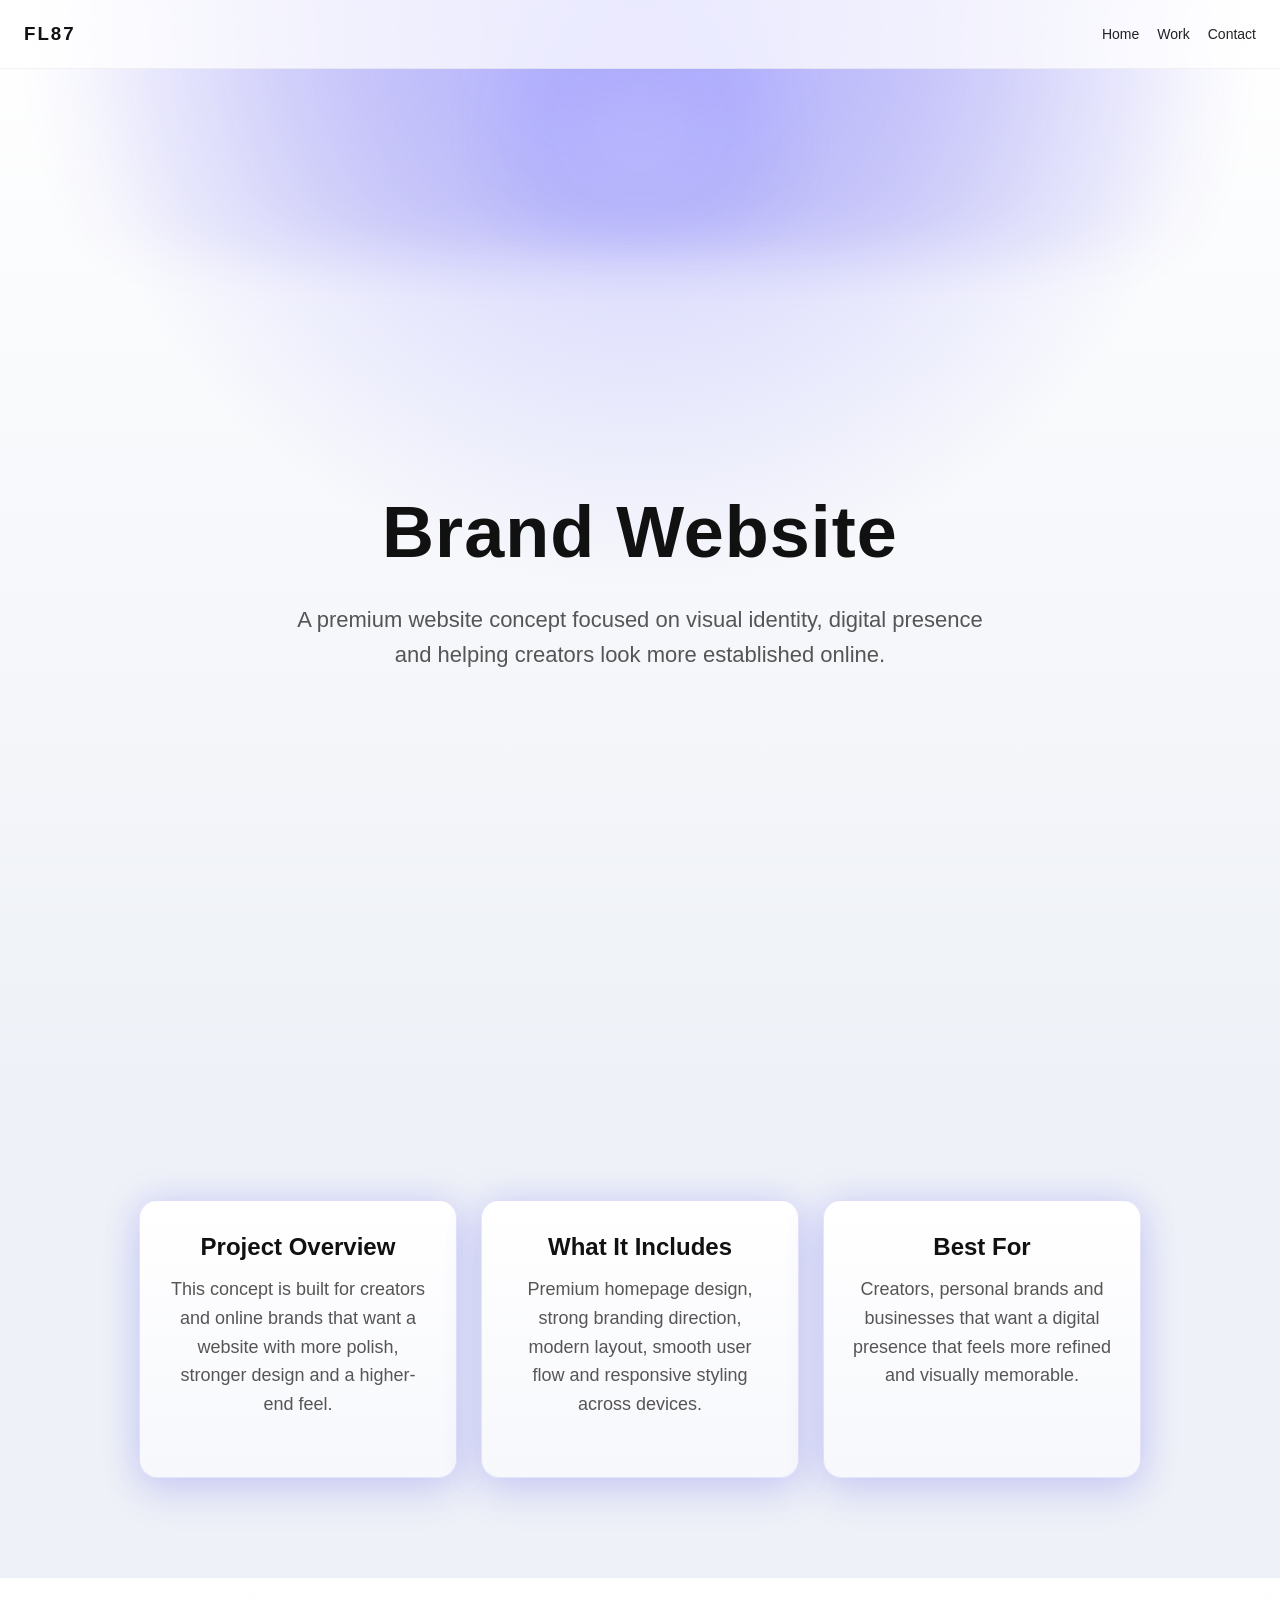
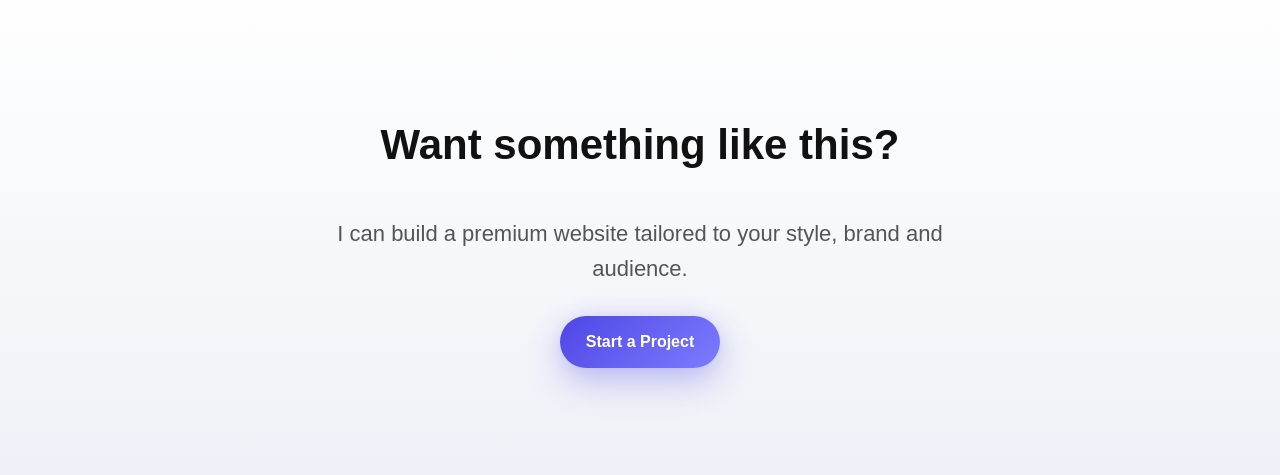
==== brand.html @ 6ad15771 "Initial commit" ====
<!DOCTYPE html>
<html>
<head>
  <meta charset="UTF-8">
  <meta name="viewport" content="width=device-width, initial-scale=1.0">
  <title>Brand Website - FL87 Creative</title>
  <link rel="stylesheet" href="style.css">
</head>

<body>

  <header class="nav">
    <h3>FL87</h3>
    <nav>
      <a href="index.html">Home</a>
      <a href="work.html">Work</a>
      <a href="index.html#contact">Contact</a>
    </nav>
  </header>

  <section class="hero">
    <h1>Brand Website</h1>
    <p>A premium website concept focused on visual identity, digital presence and helping creators look more established online.</p>
  </section>

  <section class="work">
    <div class="work-grid">

      <article class="work-item">
        <h3>Project Overview</h3>
        <p>This concept is built for creators and online brands that want a website with more polish, stronger design and a higher-end feel.</p>
      </article>

      <article class="work-item">
        <h3>What It Includes</h3>
        <p>Premium homepage design, strong branding direction, modern layout, smooth user flow and responsive styling across devices.</p>
      </article>

      <article class="work-item">
        <h3>Best For</h3>
        <p>Creators, personal brands and businesses that want a digital presence that feels more refined and visually memorable.</p>
      </article>

    </div>
  </section>

  <section class="contact">
    <h2>Want something like this?</h2>
    <p>I can build a premium website tailored to your style, brand and audience.</p>
    <a href="index.html#contact">Start a Project</a>
  </section>

</body>
</html>
---- style.css ----
html {
  scroll-behavior: smooth;
}

body {
  margin: 0;
  background: #0b0b0f;
  color: white;
  font-family: Arial, sans-serif;
  line-height: 1.5;
}

h1 {
  font-size: 72px;
  margin: 0 0 16px;
  letter-spacing: 1px;
}

p {
  font-size: 22px;
  color: #b8b8c7;
  max-width: 700px;
  margin: 0 auto 30px;
  line-height: 1.6;
}

.nav {
  display: flex;
  justify-content: space-between;
  align-items: center;
  padding: 20px 24px;
  position: fixed;
  top: 0;
  left: 0;
  right: 0;
  background: rgba(11, 11, 15, 0.65);
  backdrop-filter: blur(14px);
  border-bottom: 1px solid rgba(255, 255, 255, 0.06);
  z-index: 1000;
}

.nav h3 {
  margin: 0;
  font-weight: 800;
  letter-spacing: 2px;
}

.nav nav {
  display: flex;
  gap: 18px;
}

.nav a {
  text-decoration: none;
  color: white;
  font-size: 14px;
}

.nav a:hover {
  color: #c4c0ff;
}

.hero {
  min-height: 100vh;
  display: flex;
  flex-direction: column;
  justify-content: center;
  align-items: center;
  padding: 140px 20px 60px;
  text-align: center;
  background:
    radial-gradient(circle at top, rgba(99, 89, 255, 0.5), transparent 42%),
    linear-gradient(180deg, #161622 0%, #0b0b0f 100%);
  position: relative;
  overflow: hidden;
}

.hero::before {
  content: "";
  position: absolute;
  inset: -24% -14% auto -14%;
  height: 520px;
  background: radial-gradient(circle, rgba(124, 122, 255, 0.46) 0%, rgba(79, 70, 229, 0.28) 34%, rgba(79, 70, 229, 0) 72%);
  filter: blur(38px);
  opacity: 1;
  pointer-events: none;
  animation: heroGlowPulse 6.5s ease-in-out infinite alternate;
}

.hero::after {
  content: "";
  position: absolute;
  top: 18px;
  left: 50%;
  transform: translateX(-50%);
  width: 420px;
  height: 220px;
  background: radial-gradient(circle, rgba(180, 175, 255, 0.24) 0%, rgba(124, 122, 255, 0.14) 40%, rgba(124, 122, 255, 0) 75%);
  filter: blur(26px);
  opacity: 0.9;
  pointer-events: none;
  animation: heroGlowDrift 8s ease-in-out infinite alternate;
}

.hero > * {
  position: relative;
  z-index: 2;
}

.work,
.contact {
  padding: 100px 20px;
  text-align: center;
}

.work h2,
.contact h2 {
  font-size: 42px;
  margin-bottom: 40px;
  text-align: center;
}

.section-kicker {
  font-size: 14px;
  letter-spacing: 0.18em;
  text-transform: uppercase;
  color: #9f98ff;
  margin: 0 auto 10px;
  text-align: center;
  max-width: none;
}

.trust-section {
  text-align: center;
}

.trust-section .work-grid {
  gap: 24px;
  justify-content: center;
}

.work-grid {
  display: flex;
  flex-wrap: wrap;
  justify-content: center;
  gap: 24px;
}

.work-item {
  background: linear-gradient(180deg, #1a1b24, #111218);
  padding: 28px;
  border-radius: 18px;
  width: 260px;
  border: 1px solid rgba(255, 255, 255, 0.06);
  box-shadow: 0 18px 40px rgba(0, 0, 0, 0.3), 0 0 14px rgba(79, 70, 229, 0.08);
  transition: transform 0.3s ease, box-shadow 0.3s ease, border-color 0.3s ease;
}

.work-item:hover {
  transform: translateY(-10px);
  box-shadow: 0 30px 60px rgba(79, 70, 229, 0.3), 0 0 22px rgba(124, 122, 255, 0.14);
  border-color: rgba(79, 70, 229, 0.45);
}

.work-item h3 {
  font-size: 24px;
  margin: 0 0 10px;
}

.work-item p {
  font-size: 18px;
}

.work-btn,
.hero a,
.contact a:not(.social-preview-link) {
  display: inline-block;
  padding: 14px 26px;
  border-radius: 999px;
  background: linear-gradient(135deg, #ffffff, #d9dbff);
  color: #111;
  font-weight: bold;
  text-decoration: none;
  transition: transform 0.25s ease, box-shadow 0.25s ease, background 0.25s ease, color 0.25s ease;
  box-shadow: 0 14px 34px rgba(79, 70, 229, 0.3), 0 0 18px rgba(124, 122, 255, 0.14);
}

.work-btn:hover,
.hero a:hover,
.contact a:not(.social-preview-link):hover {
  background: #4f46e5;
  color: white;
  transform: translateY(-2px);
}

.enquiry-form {
  max-width: 700px;
  margin: 0 auto;
  display: flex;
  flex-direction: column;
  gap: 14px;
}

.enquiry-form label {
  font-size: 14px;
}

.enquiry-form input,
.enquiry-form select,
.enquiry-form textarea {
  width: 100%;
  box-sizing: border-box;
  padding: 14px;
  border-radius: 12px;
  border: 1px solid rgba(124, 122, 255, 0.2);
  background: #161622;
  color: white;
  box-shadow: 0 10px 24px rgba(0, 0, 0, 0.24), 0 0 18px rgba(79, 70, 229, 0.08);
}

.enquiry-form textarea {
  min-height: 150px;
  resize: vertical;
}

.enquiry-form button {
  margin-top: 10px;
  padding: 16px;
  border-radius: 999px;
  border: none;
  background: #4f46e5;
  color: white;
  font-weight: bold;
  cursor: pointer;
}

.form-error,
.form-status {
  font-size: 14px;
  margin: 6px 0 0;
  text-align: center;
  width: 100%;
}

.form-error {
  color: #ff4d4f;
}

.social-preview-section {
  text-align: center;
}

.social-preview-section h2,
.social-preview-section p {
  text-align: center;
  margin-left: auto;
  margin-right: auto;
  max-width: 700px;
}

.social-preview-link {
  display: inline-block;
  text-decoration: none;
  background: none !important;
  box-shadow: none !important;
  padding: 0 !important;
  border-radius: 0 !important;
  color: inherit !important;
}

.social-preview-box {
  margin: 30px auto;
  width: min(520px, 90vw);
  min-height: 240px;
  border-radius: 22px;
  border: 1px solid rgba(255, 255, 255, 0.08);
  background: linear-gradient(180deg, #1a1b24, #111218);
  display: flex;
  align-items: center;
  justify-content: center;
  box-shadow: 0 18px 40px rgba(0, 0, 0, 0.3), 0 0 14px rgba(79, 70, 229, 0.08);
  transition: transform 0.3s ease, box-shadow 0.3s ease, border-color 0.3s ease;
}

.social-preview-box span {
  font-size: 24px;
  font-weight: 700;
}

.social-preview-link:hover .social-preview-box {
  transform: translateY(-10px);
  box-shadow: 0 30px 60px rgba(79, 70, 229, 0.3), 0 0 22px rgba(124, 122, 255, 0.14);
  border-color: rgba(79, 70, 229, 0.45);
}

@keyframes heroGlowPulse {
  0% {
    transform: translateY(-14px) scale(0.98);
    opacity: 0.82;
  }
  100% {
    transform: translateY(10px) scale(1.1);
    opacity: 1;
  }
}

@keyframes heroGlowDrift {
  0% {
    transform: translateX(-50%) translateY(-8px) scale(0.98);
    opacity: 0.72;
  }
  100% {
    transform: translateX(-50%) translateY(6px) scale(1.06);
    opacity: 0.98;
  }
}

@media (max-width: 768px) {
  h1 {
    font-size: 38px;
  }

  p {
    font-size: 16px;
  }

  .nav {
    padding: 14px 16px;
  }

  .nav h3 {
    font-size: 18px;
    letter-spacing: 1px;
  }

  .nav nav {
    gap: 12px;
  }

  .nav a {
    font-size: 13px;
  }

  .hero {
    padding: 120px 20px 50px;
    min-height: auto;
  }

  .work,
  .contact {
    padding: 80px 20px;
  }

  .work h2,
  .contact h2 {
    font-size: 30px;
  }

  .work-grid {
    flex-direction: column;
    align-items: center;
  }

  .work-item {
    width: 100%;
    max-width: 300px;
  }

  .section-kicker {
    font-size: 12px;
    margin-bottom: 12px;
  }
}

@media (prefers-color-scheme: light) {
  body {
    background: #eef1f7;
    color: #111;
  }

  .hero {
    background:
      radial-gradient(circle at top, rgba(124, 122, 255, 0.42), transparent 46%),
      linear-gradient(180deg, #ffffff 0%, #eef1f7 100%);
  }

  .hero::before {
    background: radial-gradient(circle, rgba(124, 122, 255, 0.34) 0%, rgba(79, 70, 229, 0.2) 35%, rgba(79, 70, 229, 0) 72%);
    filter: blur(28px);
    opacity: 0.95;
  }

  .hero::after {
    background: radial-gradient(circle, rgba(186, 181, 255, 0.26) 0%, rgba(124, 122, 255, 0.16) 42%, rgba(124, 122, 255, 0) 76%);
    filter: blur(24px);
    opacity: 0.9;
  }

  p {
    color: #555;
  }

  .nav {
    background: rgba(255, 255, 255, 0.75);
    border-bottom: 1px solid rgba(0, 0, 0, 0.05);
  }

  .nav a {
    color: #222;
  }

  .nav a:hover {
    color: #4f46e5;
  }

  .work-item {
    background: linear-gradient(180deg, #ffffff, #f7f8fc);
    border: 1px solid rgba(79, 70, 229, 0.14);
    box-shadow: 0 16px 40px rgba(79, 70, 229, 0.14), 0 0 34px rgba(124, 122, 255, 0.22);
  }

  .work-item:hover {
    box-shadow: 0 24px 56px rgba(79, 70, 229, 0.22), 0 0 44px rgba(124, 122, 255, 0.28);
    border-color: rgba(79, 70, 229, 0.32);
  }

  .contact {
    background: linear-gradient(180deg, #ffffff, #eef1f7);
  }

  .section-kicker {
    color: #5b50e6;
  }

  .work-btn,
  .hero a,
  .contact a:not(.social-preview-link),
  .enquiry-form button {
    background: linear-gradient(135deg, #4f46e5, #7c7cff);
    color: #fff;
  }

  .enquiry-form label {
    color: #222;
  }

  .enquiry-form input,
  .enquiry-form select,
  .enquiry-form textarea {
    background: linear-gradient(180deg, rgba(255, 255, 255, 0.96), rgba(247, 248, 252, 0.98));
    color: #222;
    border: 1px solid rgba(79, 70, 229, 0.12);
    box-shadow: 0 14px 30px rgba(79, 70, 229, 0.1), 0 0 24px rgba(124, 122, 255, 0.14);
  }

  .social-preview-box {
    background: linear-gradient(180deg, #ffffff, #f7f8fc);
    border: 1px solid rgba(79, 70, 229, 0.14);
    box-shadow: 0 16px 40px rgba(79, 70, 229, 0.14), 0 0 34px rgba(124, 122, 255, 0.22);
  }

  .social-preview-box span {
    color: #222;
  }

  .form-error {
    color: #d9363e;
  }
}

.work-btn,
.hero a,
.contact a:not(.social-preview-link),
.enquiry-form button {
  position: relative;
  overflow: hidden;
}

.work-btn::after,
.hero a::after,
.contact a:not(.social-preview-link)::after,
.enquiry-form button::after {
  content: "";
  position: absolute;
  inset: 0;
  background: linear-gradient(120deg, transparent, rgba(255, 255, 255, 0.3), transparent);
  opacity: 0;
  transform: translateX(-100%);
  transition: opacity 0.4s ease, transform 0.4s ease;
}

.work-btn:hover::after,
.hero a:hover::after,
.contact a:not(.social-preview-link):hover::after,
.enquiry-form button:hover::after {
  opacity: 1;
  transform: translateX(100%);
}
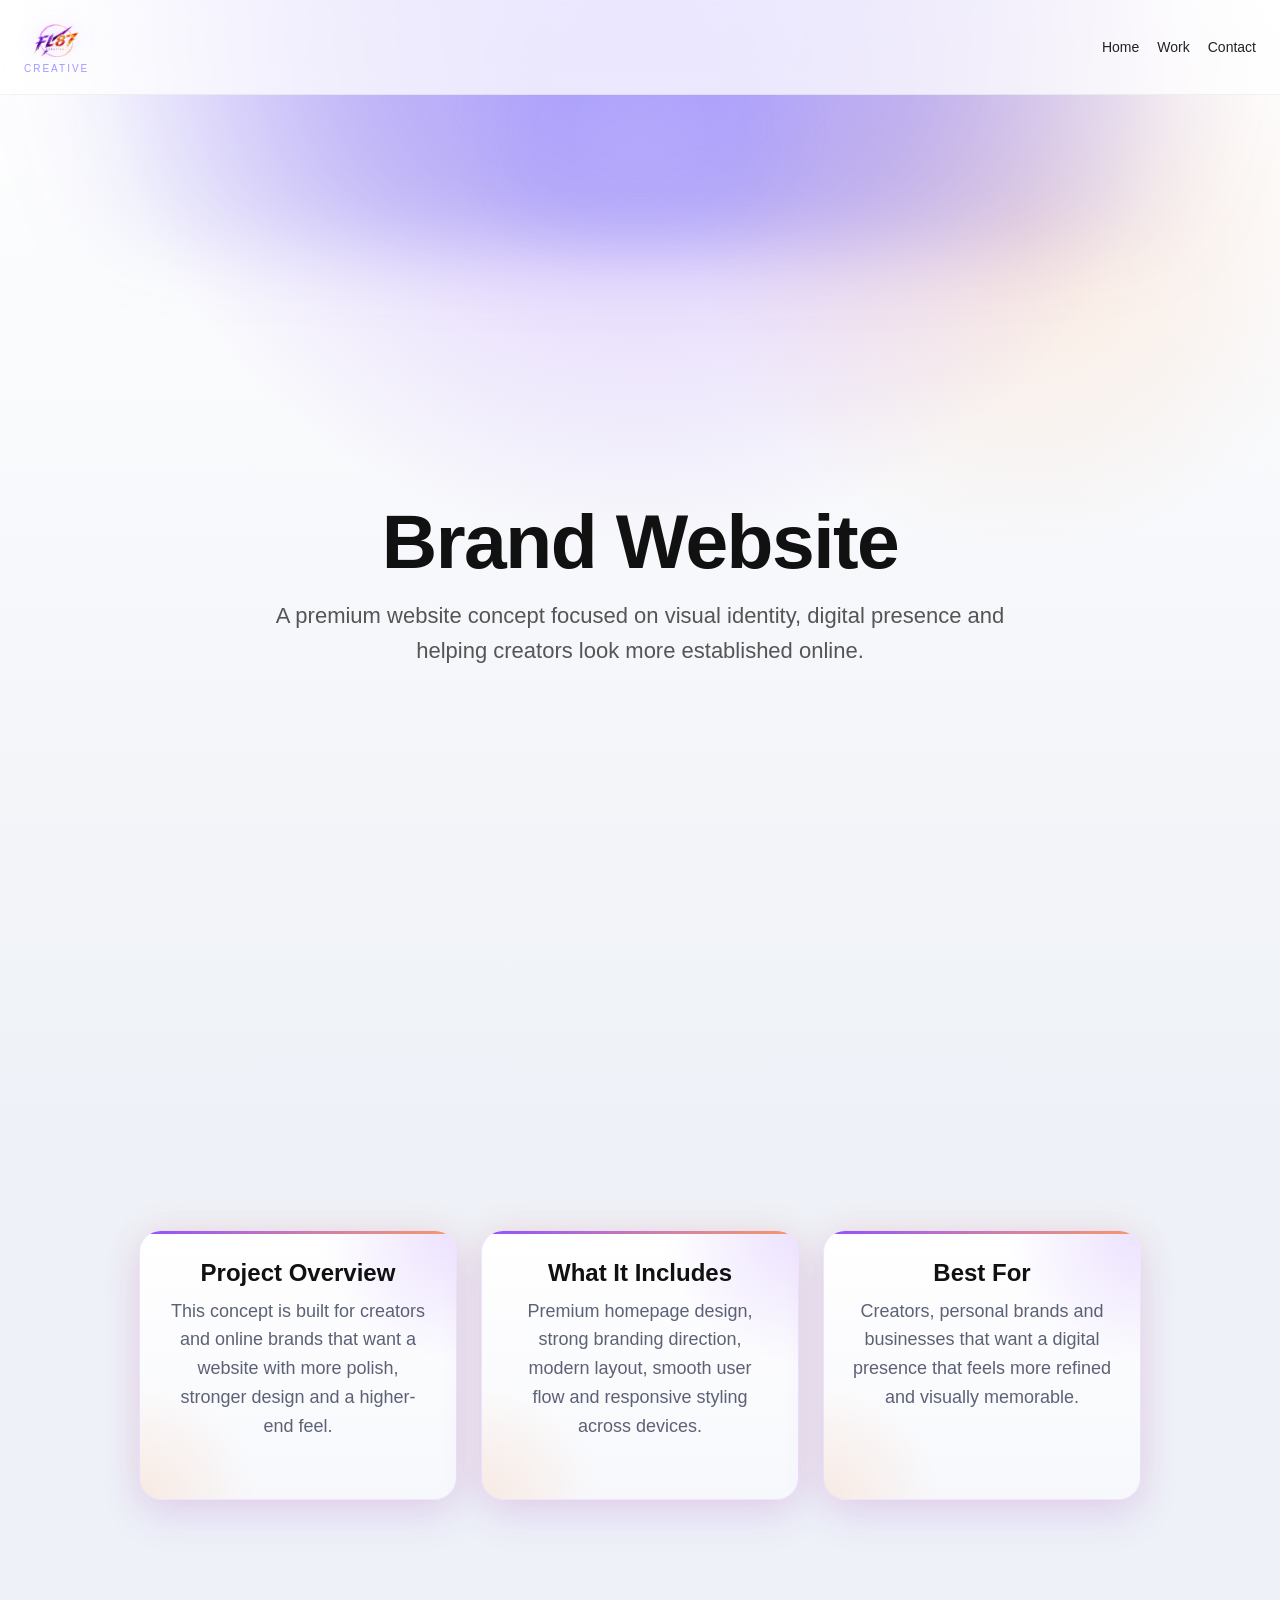
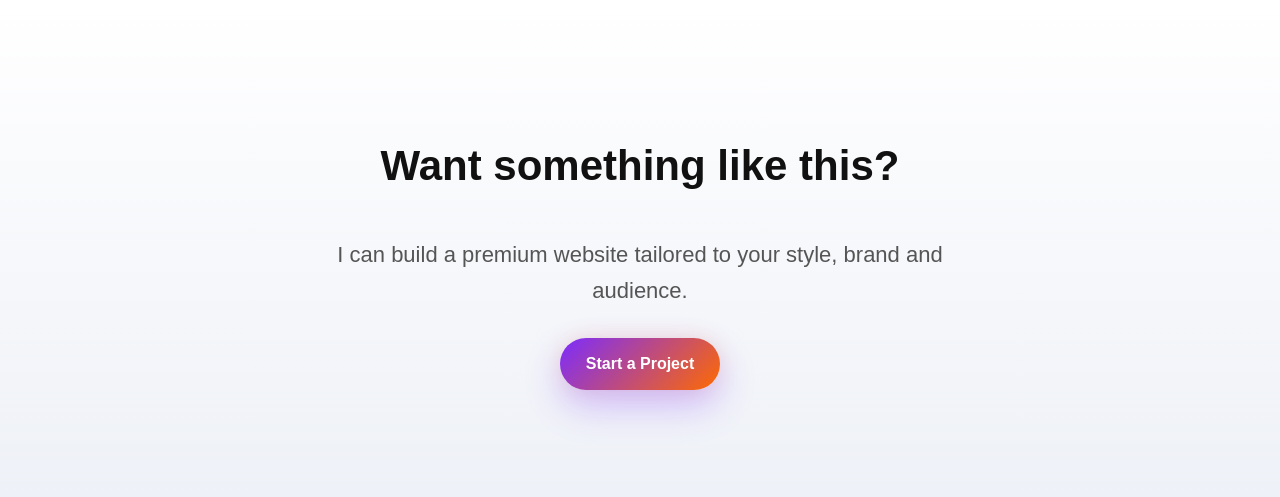
==== commit cecde938: "add logo to brand page" ====
--- a/brand.html
+++ b/brand.html
@@ -10,7 +10,10 @@
 <body>
 
   <header class="nav">
-    <h3>FL87</h3>
+    <div class="logo-wrap">
+      <img src="logo.png" alt="FL87 Creative logo" class="logo-img">
+      <span class="logo-text">CREATIVE</span>
+    </div>
     <nav>
       <a href="index.html">Home</a>
       <a href="work.html">Work</a>
--- a/style.css
+++ b/style.css
@@ -39,12 +39,6 @@
   z-index: 1000;
 }
 
-.nav h3 {
-  margin: 0;
-  font-weight: 800;
-  letter-spacing: 2px;
-}
-
 .nav nav {
   display: flex;
   gap: 18px;
@@ -60,16 +54,39 @@
   color: #c4c0ff;
 }
 
+.logo-wrap {
+  display: flex;
+  flex-direction: column;
+  align-items: flex-start;
+  line-height: 1;
+}
+
+.logo-img {
+  height: 42px;
+  width: auto;
+  display: block;
+  object-fit: contain;
+  filter: drop-shadow(0 0 10px rgba(123, 44, 255, 0.18));
+}
+
+.logo-text {
+  font-size: 10px;
+  letter-spacing: 0.2em;
+  color: #9f98ff;
+  margin-top: 2px;
+}
+
 .hero {
   min-height: 100vh;
   display: flex;
   flex-direction: column;
   justify-content: center;
   align-items: center;
-  padding: 140px 20px 60px;
+  padding: 150px 20px 80px;
   text-align: center;
   background:
-    radial-gradient(circle at top, rgba(99, 89, 255, 0.5), transparent 42%),
+    radial-gradient(circle at top, rgba(123, 44, 255, 0.52), transparent 38%),
+    radial-gradient(circle at 80% 20%, rgba(255, 106, 0, 0.16), transparent 24%),
     linear-gradient(180deg, #161622 0%, #0b0b0f 100%);
   position: relative;
   overflow: hidden;
@@ -95,7 +112,7 @@
   transform: translateX(-50%);
   width: 420px;
   height: 220px;
-  background: radial-gradient(circle, rgba(180, 175, 255, 0.24) 0%, rgba(124, 122, 255, 0.14) 40%, rgba(124, 122, 255, 0) 75%);
+  background: radial-gradient(circle, rgba(186, 181, 255, 0.24) 0%, rgba(124, 122, 255, 0.14) 40%, rgba(124, 122, 255, 0) 75%);
   filter: blur(26px);
   opacity: 0.9;
   pointer-events: none;
@@ -105,6 +122,55 @@
 .hero > * {
   position: relative;
   z-index: 2;
+}
+
+.hero h1 {
+  max-width: 900px;
+  font-size: clamp(44px, 6vw, 82px);
+  line-height: 1.02;
+  margin: 0 0 18px;
+  letter-spacing: -0.02em;
+}
+
+.hero p {
+  max-width: 760px;
+}
+
+.hero-actions {
+  display: flex;
+  justify-content: center;
+  align-items: center;
+  gap: 16px;
+  flex-wrap: wrap;
+  margin-top: 16px;
+}
+
+.hero-secondary-btn {
+  display: inline-block;
+  padding: 14px 26px;
+  border-radius: 999px;
+  border: 1px solid rgba(255, 255, 255, 0.14);
+  background: rgba(255, 255, 255, 0.04);
+  color: white;
+  font-weight: bold;
+  text-decoration: none;
+  backdrop-filter: blur(10px);
+  transition: transform 0.25s ease, border-color 0.25s ease, background 0.25s ease, box-shadow 0.25s ease;
+}
+
+.hero-secondary-btn:hover {
+  transform: translateY(-2px);
+  border-color: rgba(123, 44, 255, 0.45);
+  background: rgba(123, 44, 255, 0.12);
+  box-shadow: 0 12px 28px rgba(123, 44, 255, 0.18);
+}
+
+.intro-section {
+  padding-top: 70px;
+}
+
+.intro-section p:last-child {
+  max-width: 820px;
 }
 
 .work,
@@ -147,50 +213,104 @@
 }
 
 .work-item {
-  background: linear-gradient(180deg, #1a1b24, #111218);
+  position: relative;
+  overflow: hidden;
+  background: linear-gradient(180deg, rgba(26, 27, 36, 0.96), rgba(17, 18, 24, 0.98));
   padding: 28px;
-  border-radius: 18px;
+  border-radius: 22px;
   width: 260px;
   border: 1px solid rgba(255, 255, 255, 0.06);
-  box-shadow: 0 18px 40px rgba(0, 0, 0, 0.3), 0 0 14px rgba(79, 70, 229, 0.08);
+  box-shadow: 0 18px 40px rgba(0, 0, 0, 0.3), 0 0 18px rgba(123, 44, 255, 0.12), 0 0 12px rgba(255, 106, 0, 0.06);
   transition: transform 0.3s ease, box-shadow 0.3s ease, border-color 0.3s ease;
 }
 
+.work-item::before {
+  content: "";
+  position: absolute;
+  inset: 0;
+  background: radial-gradient(circle at top right, rgba(123, 44, 255, 0.24), transparent 32%), radial-gradient(circle at bottom left, rgba(255, 106, 0, 0.16), transparent 28%);
+  opacity: 1;
+  pointer-events: none;
+}
+
+.work-item::after {
+  content: "";
+  position: absolute;
+  inset: 0 0 auto 0;
+  height: 3px;
+  background: linear-gradient(90deg, rgba(123, 44, 255, 0.95), rgba(255, 106, 0, 0.75));
+  opacity: 0.9;
+  pointer-events: none;
+}
+
+.work-item > * {
+  position: relative;
+  z-index: 2;
+}
+
 .work-item:hover {
-  transform: translateY(-10px);
-  box-shadow: 0 30px 60px rgba(79, 70, 229, 0.3), 0 0 22px rgba(124, 122, 255, 0.14);
-  border-color: rgba(79, 70, 229, 0.45);
+  transform: translateY(-10px) scale(1.015);
+  box-shadow: 0 30px 60px rgba(123, 44, 255, 0.28), 0 0 40px rgba(123, 44, 255, 0.22), 0 0 36px rgba(255, 106, 0, 0.18), 0 0 0 1px rgba(123, 44, 255, 0.14);
+  border-color: rgba(123, 44, 255, 0.34);
 }
 
 .work-item h3 {
   font-size: 24px;
   margin: 0 0 10px;
+  line-height: 1.15;
 }
 
 .work-item p {
   font-size: 18px;
+  color: #c4c6d8;
 }
 
 .work-btn,
 .hero a,
-.contact a:not(.social-preview-link) {
+.contact a:not(.social-preview-link),
+.enquiry-form button {
   display: inline-block;
   padding: 14px 26px;
   border-radius: 999px;
-  background: linear-gradient(135deg, #ffffff, #d9dbff);
-  color: #111;
+  background: linear-gradient(135deg, #7b2cff, #ff6a00);
+  color: #fff;
   font-weight: bold;
   text-decoration: none;
   transition: transform 0.25s ease, box-shadow 0.25s ease, background 0.25s ease, color 0.25s ease;
-  box-shadow: 0 14px 34px rgba(79, 70, 229, 0.3), 0 0 18px rgba(124, 122, 255, 0.14);
+  box-shadow: 0 16px 36px rgba(123, 44, 255, 0.28), 0 0 22px rgba(255, 106, 0, 0.14);
+  position: relative;
+  overflow: hidden;
 }
 
 .work-btn:hover,
 .hero a:hover,
-.contact a:not(.social-preview-link):hover {
-  background: #4f46e5;
+.contact a:not(.social-preview-link):hover,
+.enquiry-form button:hover {
+  background: linear-gradient(135deg, #8b45ff, #ff7f2a);
   color: white;
   transform: translateY(-2px);
+  box-shadow: 0 20px 44px rgba(123, 44, 255, 0.34), 0 0 28px rgba(255, 106, 0, 0.18);
+}
+
+.work-btn::after,
+.hero a::after,
+.contact a:not(.social-preview-link)::after,
+.enquiry-form button::after {
+  content: "";
+  position: absolute;
+  inset: 0;
+  background: linear-gradient(120deg, transparent, rgba(255, 255, 255, 0.3), transparent);
+  opacity: 0;
+  transform: translateX(-100%);
+  transition: opacity 0.4s ease, transform 0.4s ease;
+}
+
+.work-btn:hover::after,
+.hero a:hover::after,
+.contact a:not(.social-preview-link):hover::after,
+.enquiry-form button:hover::after {
+  opacity: 1;
+  transform: translateX(100%);
 }
 
 .enquiry-form {
@@ -223,17 +343,6 @@
   resize: vertical;
 }
 
-.enquiry-form button {
-  margin-top: 10px;
-  padding: 16px;
-  border-radius: 999px;
-  border: none;
-  background: #4f46e5;
-  color: white;
-  font-weight: bold;
-  cursor: pointer;
-}
-
 .form-error,
 .form-status {
   font-size: 14px;
@@ -328,11 +437,6 @@
     padding: 14px 16px;
   }
 
-  .nav h3 {
-    font-size: 18px;
-    letter-spacing: 1px;
-  }
-
   .nav nav {
     gap: 12px;
   }
@@ -342,8 +446,19 @@
   }
 
   .hero {
-    padding: 120px 20px 50px;
+    padding: 130px 20px 60px;
     min-height: auto;
+  }
+
+  .hero-actions {
+    flex-direction: column;
+    gap: 12px;
+  }
+
+  .hero-actions .work-btn,
+  .hero-actions .hero-secondary-btn {
+    width: 100%;
+    max-width: 280px;
   }
 
   .work,
@@ -369,6 +484,10 @@
   .section-kicker {
     font-size: 12px;
     margin-bottom: 12px;
+  }
+
+  .logo-img {
+    height: 34px;
   }
 }
 
@@ -380,20 +499,9 @@
 
   .hero {
     background:
-      radial-gradient(circle at top, rgba(124, 122, 255, 0.42), transparent 46%),
+      radial-gradient(circle at top, rgba(123, 44, 255, 0.30), transparent 42%),
+      radial-gradient(circle at 80% 20%, rgba(255, 106, 0, 0.12), transparent 24%),
       linear-gradient(180deg, #ffffff 0%, #eef1f7 100%);
-  }
-
-  .hero::before {
-    background: radial-gradient(circle, rgba(124, 122, 255, 0.34) 0%, rgba(79, 70, 229, 0.2) 35%, rgba(79, 70, 229, 0) 72%);
-    filter: blur(28px);
-    opacity: 0.95;
-  }
-
-  .hero::after {
-    background: radial-gradient(circle, rgba(186, 181, 255, 0.26) 0%, rgba(124, 122, 255, 0.16) 42%, rgba(124, 122, 255, 0) 76%);
-    filter: blur(24px);
-    opacity: 0.9;
   }
 
   p {
@@ -415,13 +523,26 @@
 
   .work-item {
     background: linear-gradient(180deg, #ffffff, #f7f8fc);
-    border: 1px solid rgba(79, 70, 229, 0.14);
-    box-shadow: 0 16px 40px rgba(79, 70, 229, 0.14), 0 0 34px rgba(124, 122, 255, 0.22);
+    border: 1px solid rgba(123, 44, 255, 0.12);
+    box-shadow: 0 16px 40px rgba(123, 44, 255, 0.12), 0 0 34px rgba(255, 106, 0, 0.10);
+  }
+
+  .work-item::before {
+    background: radial-gradient(circle at top right, rgba(123, 44, 255, 0.14), transparent 32%), radial-gradient(circle at bottom left, rgba(255, 106, 0, 0.10), transparent 28%);
+  }
+
+  .work-item::after {
+    background: linear-gradient(90deg, rgba(123, 44, 255, 0.92), rgba(255, 106, 0, 0.68));
   }
 
   .work-item:hover {
-    box-shadow: 0 24px 56px rgba(79, 70, 229, 0.22), 0 0 44px rgba(124, 122, 255, 0.28);
-    border-color: rgba(79, 70, 229, 0.32);
+    transform: translateY(-10px) scale(1.015);
+    box-shadow: 0 24px 56px rgba(123, 44, 255, 0.22), 0 0 42px rgba(123, 44, 255, 0.14), 0 0 40px rgba(255, 106, 0, 0.14), 0 0 0 1px rgba(123, 44, 255, 0.1);
+    border-color: rgba(123, 44, 255, 0.26);
+  }
+
+  .work-item p {
+    color: #5c6175;
   }
 
   .contact {
@@ -430,13 +551,25 @@
 
   .section-kicker {
     color: #5b50e6;
+  }
+
+  .hero-secondary-btn {
+    border: 1px solid rgba(79, 70, 229, 0.18);
+    background: rgba(255, 255, 255, 0.72);
+    color: #222;
+  }
+
+  .hero-secondary-btn:hover {
+    border-color: rgba(123, 44, 255, 0.32);
+    background: rgba(123, 44, 255, 0.08);
+    box-shadow: 0 12px 28px rgba(123, 44, 255, 0.12);
   }
 
   .work-btn,
   .hero a,
   .contact a:not(.social-preview-link),
   .enquiry-form button {
-    background: linear-gradient(135deg, #4f46e5, #7c7cff);
+    background: linear-gradient(135deg, #7b2cff, #ff6a00);
     color: #fff;
   }
 
@@ -466,33 +599,4 @@
   .form-error {
     color: #d9363e;
   }
-}
-
-.work-btn,
-.hero a,
-.contact a:not(.social-preview-link),
-.enquiry-form button {
-  position: relative;
-  overflow: hidden;
-}
-
-.work-btn::after,
-.hero a::after,
-.contact a:not(.social-preview-link)::after,
-.enquiry-form button::after {
-  content: "";
-  position: absolute;
-  inset: 0;
-  background: linear-gradient(120deg, transparent, rgba(255, 255, 255, 0.3), transparent);
-  opacity: 0;
-  transform: translateX(-100%);
-  transition: opacity 0.4s ease, transform 0.4s ease;
-}
-
-.work-btn:hover::after,
-.hero a:hover::after,
-.contact a:not(.social-preview-link):hover::after,
-.enquiry-form button:hover::after {
-  opacity: 1;
-  transform: translateX(100%);
 }
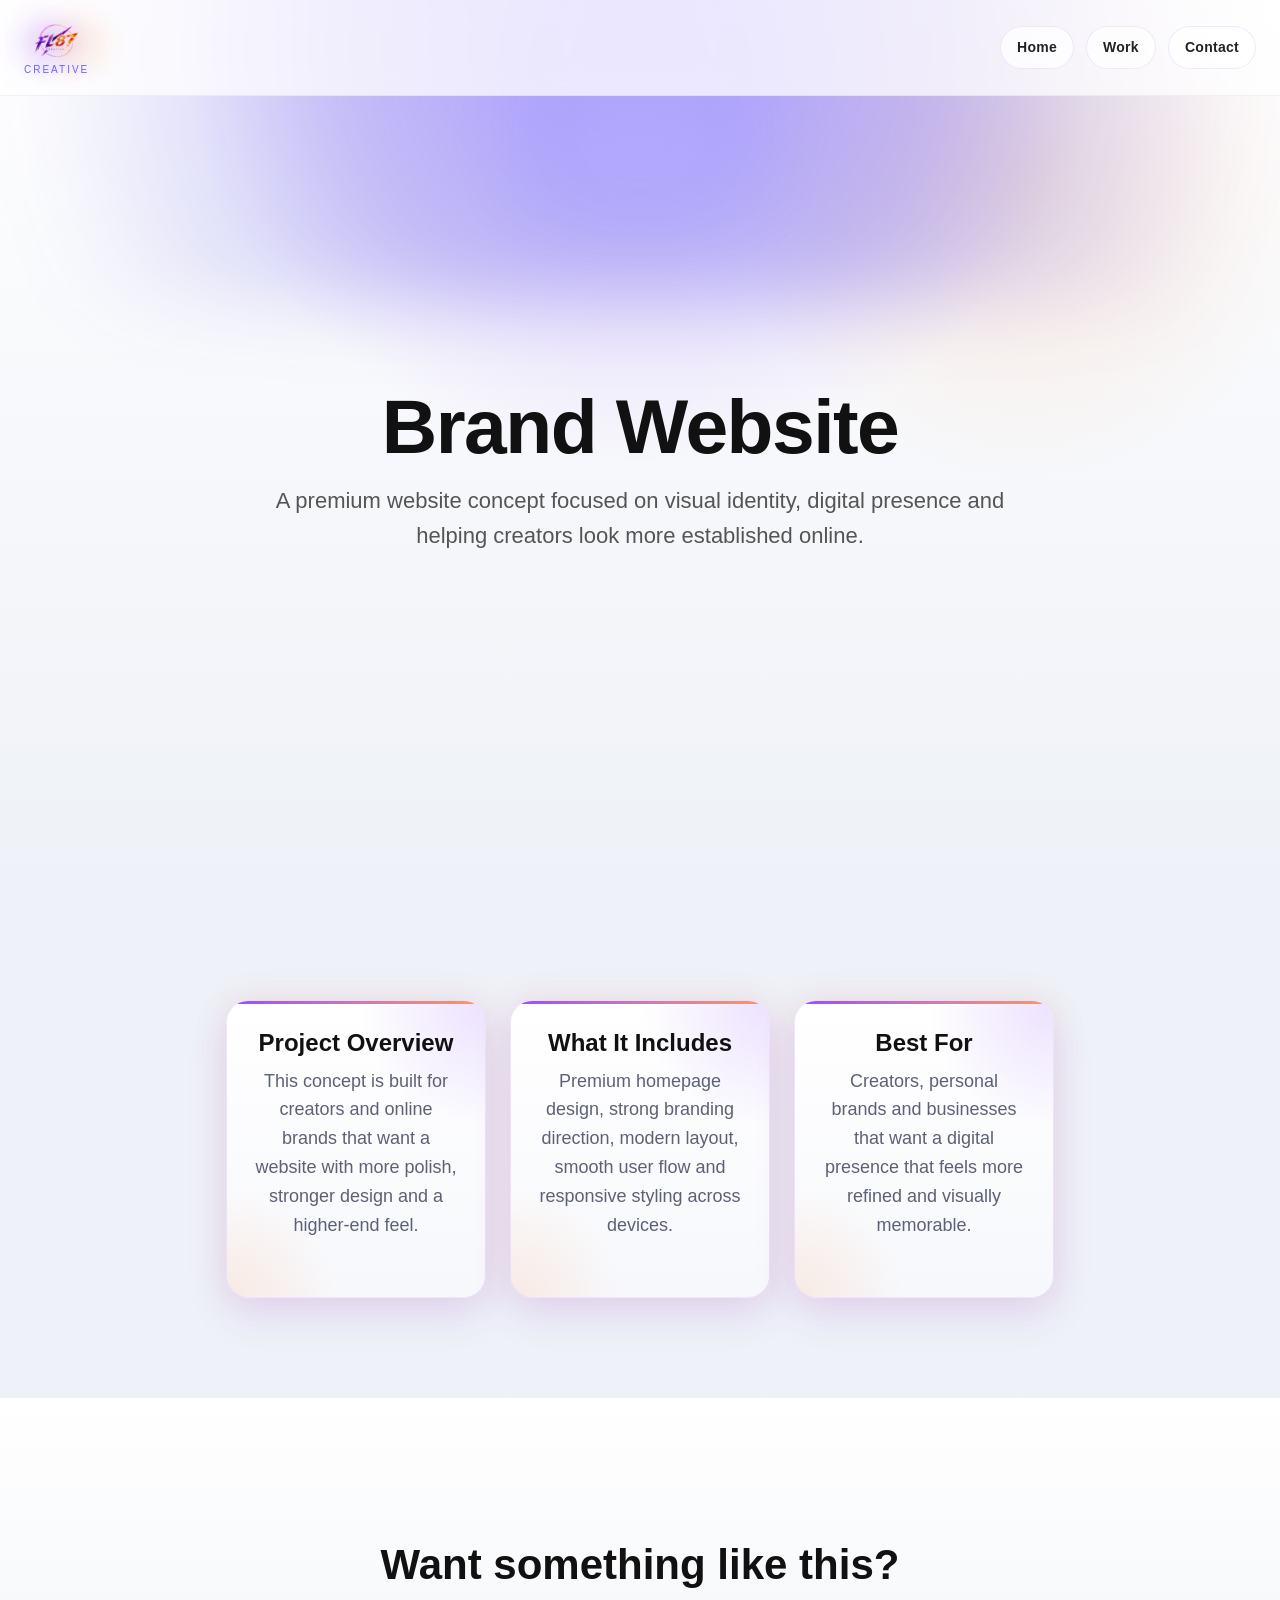
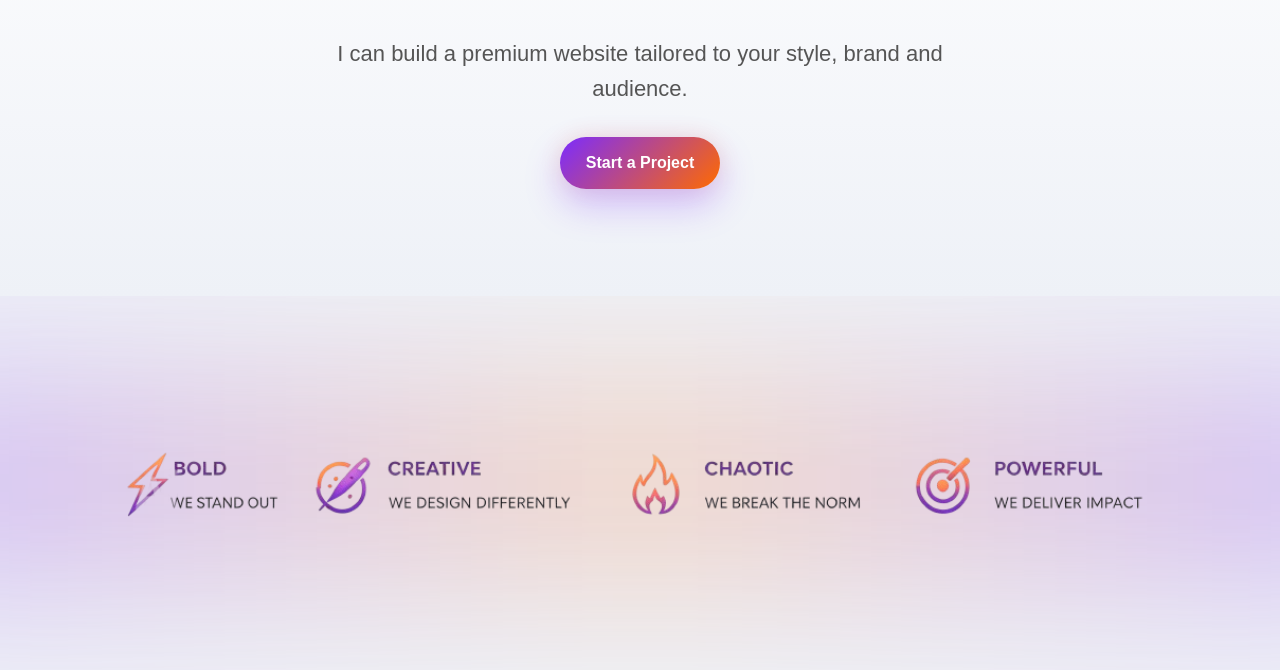
==== commit 2ec29fc2: "final image-path and style cleanup" ====
--- a/brand.html
+++ b/brand.html
@@ -11,7 +11,7 @@
 
   <header class="nav">
     <div class="logo-wrap">
-      <img src="logo.png" alt="FL87 Creative logo" class="logo-img">
+      <img src="images/logo.png" alt="FL87 Creative logo" class="logo-img">
       <span class="logo-text">CREATIVE</span>
     </div>
     <nav>
@@ -53,5 +53,10 @@
     <a href="index.html#contact">Start a Project</a>
   </section>
 
+</section>
+
+<section class="brand-strip">
+  <img src="images/brand-values.png" alt="FL87 Creative brand values">
+</section>
 </body>
 </html>
--- a/style.css
+++ b/style.css
@@ -1,3 +1,8 @@
+*,
+*::before,
+*::after {
+  box-sizing: border-box;
+}
 html {
   scroll-behavior: smooth;
 }
@@ -8,6 +13,8 @@
   color: white;
   font-family: Arial, sans-serif;
   line-height: 1.5;
+  overflow-x: hidden;
+  width: 100%;
 }
 
 h1 {
@@ -22,6 +29,12 @@
   max-width: 700px;
   margin: 0 auto 30px;
   line-height: 1.6;
+}
+
+img {
+  max-width: 100%;
+  height: auto;
+  display: block;
 }
 
 .nav {
@@ -41,17 +54,30 @@
 
 .nav nav {
   display: flex;
-  gap: 18px;
+  gap: 12px;
+  align-items: center;
 }
 
 .nav a {
   text-decoration: none;
   color: white;
   font-size: 14px;
+  font-weight: 700;
+  letter-spacing: 0.02em;
+  padding: 10px 16px;
+  border-radius: 999px;
+  background: rgba(255, 255, 255, 0.04);
+  border: 1px solid rgba(255, 255, 255, 0.08);
+  box-shadow: 0 0 0 rgba(0, 0, 0, 0);
+  transition: transform 0.25s ease, color 0.25s ease, background 0.25s ease, border-color 0.25s ease, box-shadow 0.25s ease;
 }
 
 .nav a:hover {
-  color: #c4c0ff;
+  color: white;
+  transform: translateY(-2px);
+  background: linear-gradient(135deg, rgba(123, 44, 255, 0.22), rgba(255, 106, 0, 0.18));
+  border-color: rgba(123, 44, 255, 0.34);
+  box-shadow: 0 12px 26px rgba(123, 44, 255, 0.16), 0 0 24px rgba(255, 106, 0, 0.10);
 }
 
 .logo-wrap {
@@ -59,6 +85,26 @@
   flex-direction: column;
   align-items: flex-start;
   line-height: 1;
+  position: relative;
+  isolation: isolate;
+}
+
+.logo-wrap::before {
+  content: "";
+  position: absolute;
+  left: 50%;
+  top: 50%;
+  width: 118px;
+  height: 64px;
+  transform: translate(-50%, -54%);
+  background:
+    radial-gradient(circle at 38% 46%, rgba(123, 44, 255, 0.34), transparent 46%),
+    radial-gradient(circle at 70% 48%, rgba(255, 106, 0, 0.24), transparent 42%);
+  filter: blur(14px);
+  opacity: 0.9;
+  pointer-events: none;
+  z-index: -1;
+  animation: logoAuraPulse 4.2s ease-in-out infinite;
 }
 
 .logo-img {
@@ -66,14 +112,22 @@
   width: auto;
   display: block;
   object-fit: contain;
-  filter: drop-shadow(0 0 10px rgba(123, 44, 255, 0.18));
+  filter: drop-shadow(0 0 14px rgba(123, 44, 255, 0.34)) drop-shadow(0 0 24px rgba(255, 106, 0, 0.18));
+  animation: logoGlowPulse 4.2s ease-in-out infinite;
+  transition: transform 0.25s ease, filter 0.25s ease;
+}
+
+.logo-wrap:hover .logo-img {
+  transform: scale(1.04);
+  filter: drop-shadow(0 0 18px rgba(123, 44, 255, 0.42)) drop-shadow(0 0 30px rgba(255, 106, 0, 0.24));
 }
 
 .logo-text {
   font-size: 10px;
   letter-spacing: 0.2em;
-  color: #9f98ff;
-  margin-top: 2px;
+  color: #c5c0ff;
+  margin-top: 3px;
+  text-shadow: 0 0 14px rgba(123, 44, 255, 0.34), 0 0 24px rgba(123, 44, 255, 0.16);
 }
 
 .hero {
@@ -143,6 +197,10 @@
   gap: 16px;
   flex-wrap: wrap;
   margin-top: 16px;
+  width: 100%;
+  max-width: 100%;
+  margin-left: auto;
+  margin-right: auto;
 }
 
 .hero-secondary-btn {
@@ -194,6 +252,18 @@
   margin: 0 auto 10px;
   text-align: center;
   max-width: none;
+}
+
+.section-logo-wrap {
+  display: flex;
+  justify-content: center;
+  margin: 0 auto 18px;
+}
+
+.section-logo-img {
+  width: min(320px, 82vw);
+  height: auto;
+  filter: drop-shadow(0 0 18px rgba(123, 44, 255, 0.18)) drop-shadow(0 0 26px rgba(255, 106, 0, 0.12));
 }
 
 .trust-section {
@@ -402,6 +472,33 @@
   border-color: rgba(79, 70, 229, 0.45);
 }
 
+@keyframes logoGlowPulse {
+  0% {
+    filter: drop-shadow(0 0 12px rgba(123, 44, 255, 0.28)) drop-shadow(0 0 18px rgba(255, 106, 0, 0.14));
+  }
+  50% {
+    filter: drop-shadow(0 0 20px rgba(123, 44, 255, 0.42)) drop-shadow(0 0 32px rgba(255, 106, 0, 0.24));
+  }
+  100% {
+    filter: drop-shadow(0 0 12px rgba(123, 44, 255, 0.28)) drop-shadow(0 0 18px rgba(255, 106, 0, 0.14));
+  }
+}
+
+@keyframes logoAuraPulse {
+  0% {
+    opacity: 0.72;
+    transform: translate(-50%, -54%) scale(0.98);
+  }
+  50% {
+    opacity: 1;
+    transform: translate(-50%, -54%) scale(1.06);
+  }
+  100% {
+    opacity: 0.72;
+    transform: translate(-50%, -54%) scale(0.98);
+  }
+}
+
 @keyframes heroGlowPulse {
   0% {
     transform: translateY(-14px) scale(0.98);
@@ -424,6 +521,17 @@
   }
 }
 
+@keyframes brandGlowMove {
+  0% {
+    transform: translate(-50%, -50%) scale(0.95);
+    opacity: 0.6;
+  }
+  100% {
+    transform: translate(-50%, -50%) scale(1.08);
+    opacity: 0.9;
+  }
+}
+
 @media (max-width: 768px) {
   h1 {
     font-size: 38px;
@@ -435,30 +543,47 @@
 
   .nav {
     padding: 14px 16px;
+    flex-direction: column;
+    justify-content: center;
+    align-items: center;
+    gap: 12px;
   }
 
   .nav nav {
-    gap: 12px;
+    gap: 8px;
+    width: 100%;
+    justify-content: center;
+    flex-wrap: wrap;
+  }
+
+  .logo-wrap {
+    align-items: center;
   }
 
   .nav a {
-    font-size: 13px;
+    font-size: 12px;
+    padding: 8px 10px;
   }
 
   .hero {
-    padding: 130px 20px 60px;
+    padding: 150px 16px 60px;
     min-height: auto;
   }
 
   .hero-actions {
     flex-direction: column;
     gap: 12px;
+    width: 100%;
+    align-items: center;
+    justify-content: center;
   }
 
   .hero-actions .work-btn,
   .hero-actions .hero-secondary-btn {
     width: 100%;
-    max-width: 280px;
+    max-width: 260px;
+    margin-left: auto;
+    margin-right: auto;
   }
 
   .work,
@@ -479,6 +604,8 @@
   .work-item {
     width: 100%;
     max-width: 300px;
+    margin-left: auto;
+    margin-right: auto;
   }
 
   .section-kicker {
@@ -488,6 +615,39 @@
 
   .logo-img {
     height: 34px;
+  }
+  .logo-wrap::before {
+    left: 50%;
+    top: 50%;
+    width: 94px;
+    height: 52px;
+    transform: translate(-50%, -50%);
+  }
+
+  .hero,
+  .work,
+  .contact,
+  .social-preview-section,
+  .contact-page {
+    overflow-x: hidden;
+  }
+
+  .section-logo-img {
+    width: min(250px, 84vw);
+  }
+
+  .brand-strip {
+    padding: 40px 16px;
+  }
+
+  .brand-strip img {
+    width: 100%;
+    max-width: 100%;
+  }
+
+  .brand-strip::before {
+    width: 140%;
+    height: 180px;
   }
 }
 
@@ -515,10 +675,15 @@
 
   .nav a {
     color: #222;
+    background: rgba(255, 255, 255, 0.72);
+    border: 1px solid rgba(123, 44, 255, 0.10);
   }
 
   .nav a:hover {
-    color: #4f46e5;
+    color: #222;
+    background: linear-gradient(135deg, rgba(123, 44, 255, 0.10), rgba(255, 106, 0, 0.10));
+    border-color: rgba(123, 44, 255, 0.22);
+    box-shadow: 0 10px 22px rgba(123, 44, 255, 0.10), 0 0 20px rgba(255, 106, 0, 0.08);
   }
 
   .work-item {
@@ -599,4 +764,60 @@
   .form-error {
     color: #d9363e;
   }
+
+  .logo-img {
+    filter: drop-shadow(0 0 12px rgba(123, 44, 255, 0.24)) drop-shadow(0 0 20px rgba(255, 106, 0, 0.14));
+  }
+  .logo-wrap::before {
+    background:
+      radial-gradient(circle at 38% 46%, rgba(123, 44, 255, 0.20), transparent 46%),
+      radial-gradient(circle at 70% 48%, rgba(255, 106, 0, 0.16), transparent 42%);
+    opacity: 1;
+  }
+  .logo-wrap:hover .logo-img {
+    filter: drop-shadow(0 0 16px rgba(123, 44, 255, 0.30)) drop-shadow(0 0 24px rgba(255, 106, 0, 0.18));
+  }
+  .logo-text {
+    color: #6f63ff;
+    text-shadow: 0 0 10px rgba(123, 44, 255, 0.18), 0 0 18px rgba(123, 44, 255, 0.08);
+  }
+}
+.brand-strip {
+  width: 100%;
+  display: flex;
+  justify-content: center;
+  align-items: center;
+  padding: 60px 20px;
+  position: relative;
+  overflow: hidden;
+}
+
+.brand-strip img {
+  max-width: 1100px;
+  width: min(1100px, 100%);
+  border-radius: 16px;
+  position: relative;
+  z-index: 2;
+  margin-left: auto;
+  margin-right: auto;
+}
+
+.brand-strip::before {
+  content: "";
+  position: absolute;
+  left: 50%;
+  top: 50%;
+  width: 120%;
+  height: 220px;
+  transform: translate(-50%, -50%);
+  background: linear-gradient(
+    90deg,
+    rgba(123, 44, 255, 0.35),
+    rgba(255, 106, 0, 0.25),
+    rgba(123, 44, 255, 0.35)
+  );
+  filter: blur(80px);
+  opacity: 0.72;
+  pointer-events: none;
+  animation: brandGlowMove 8s ease-in-out infinite alternate;
 }
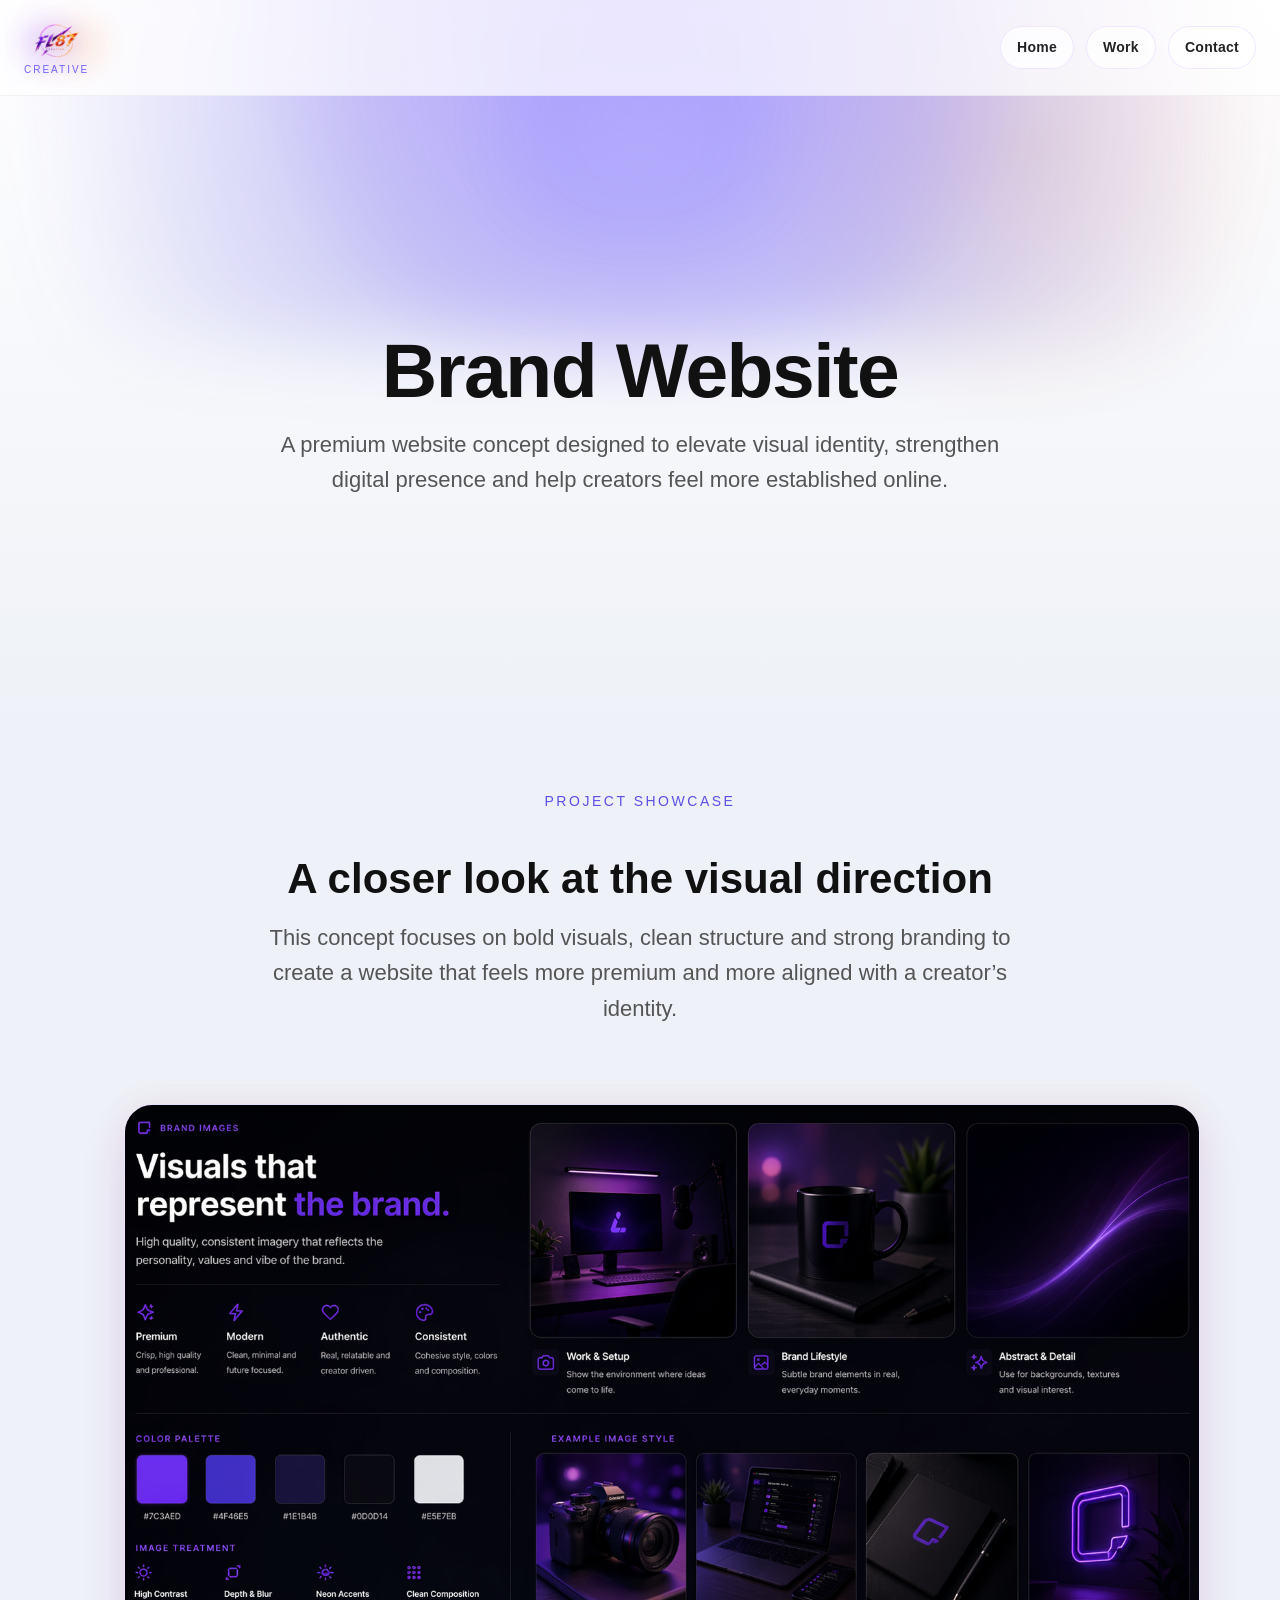
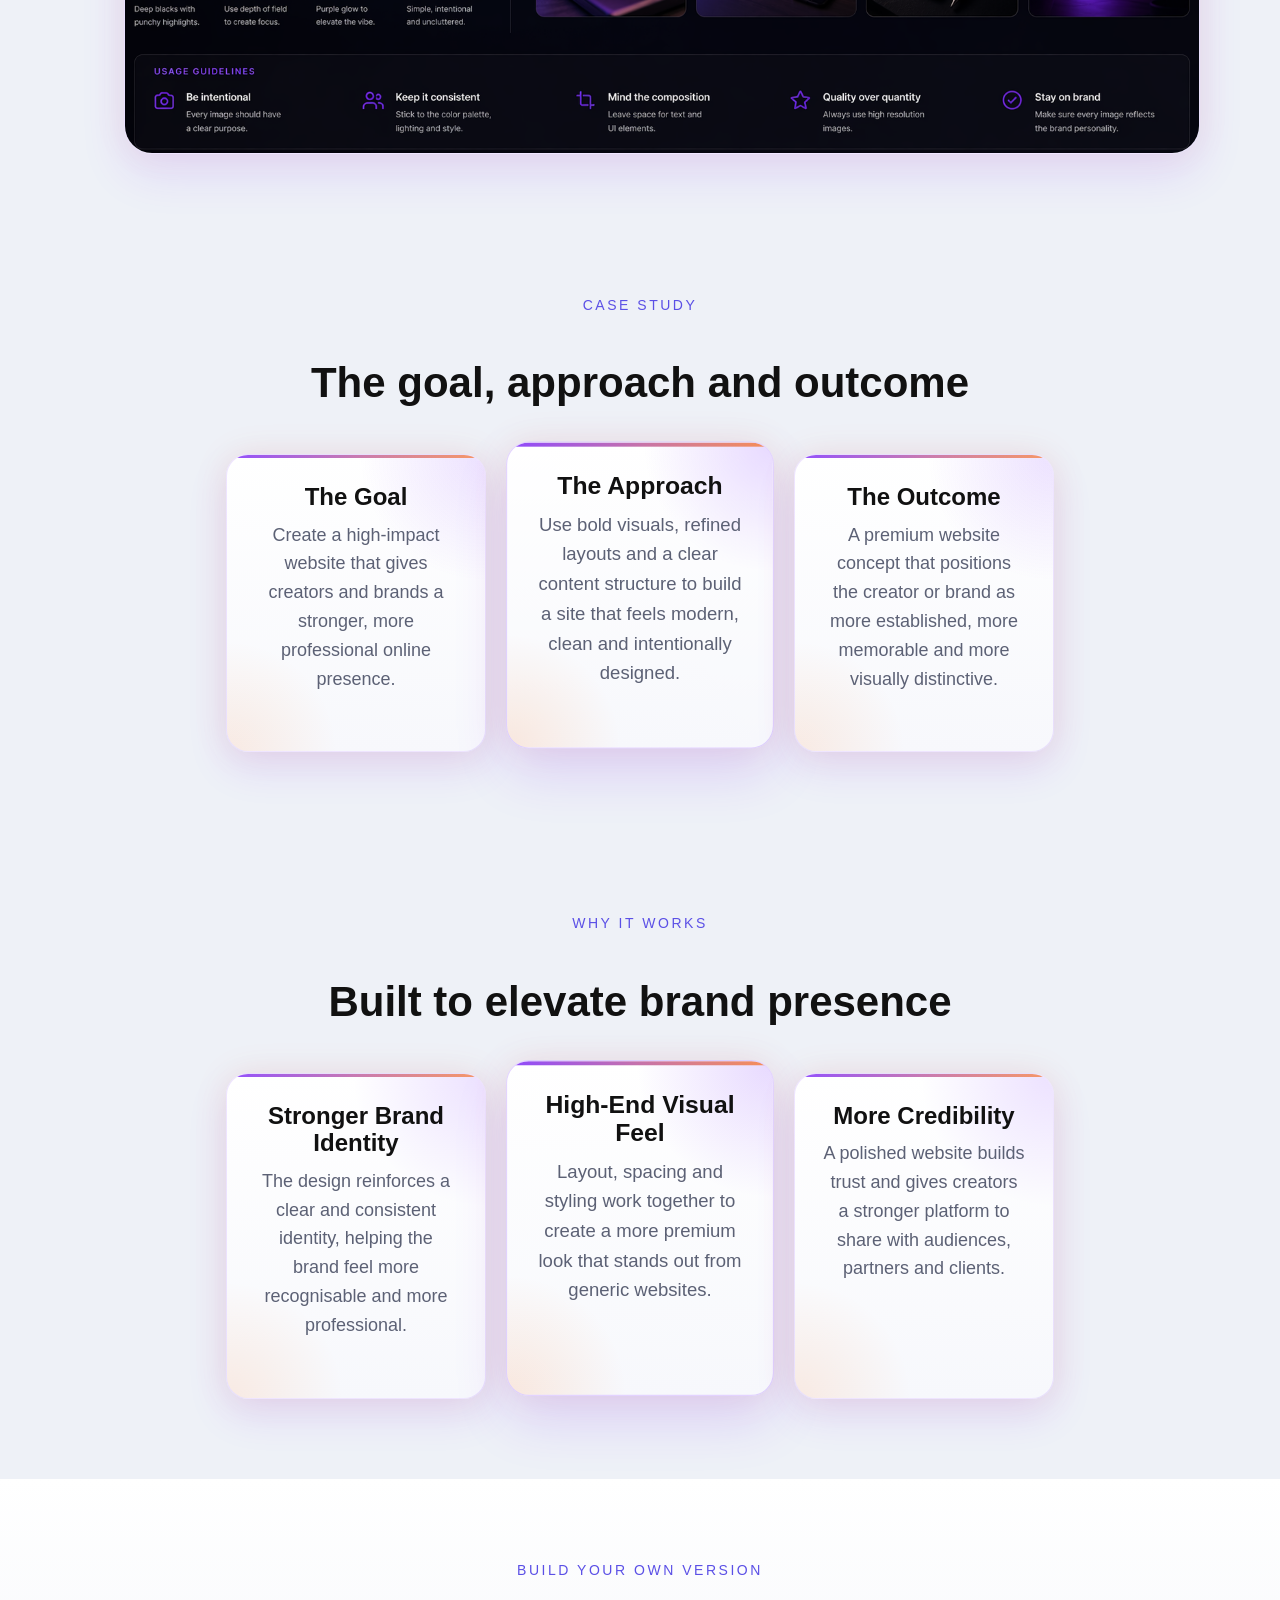
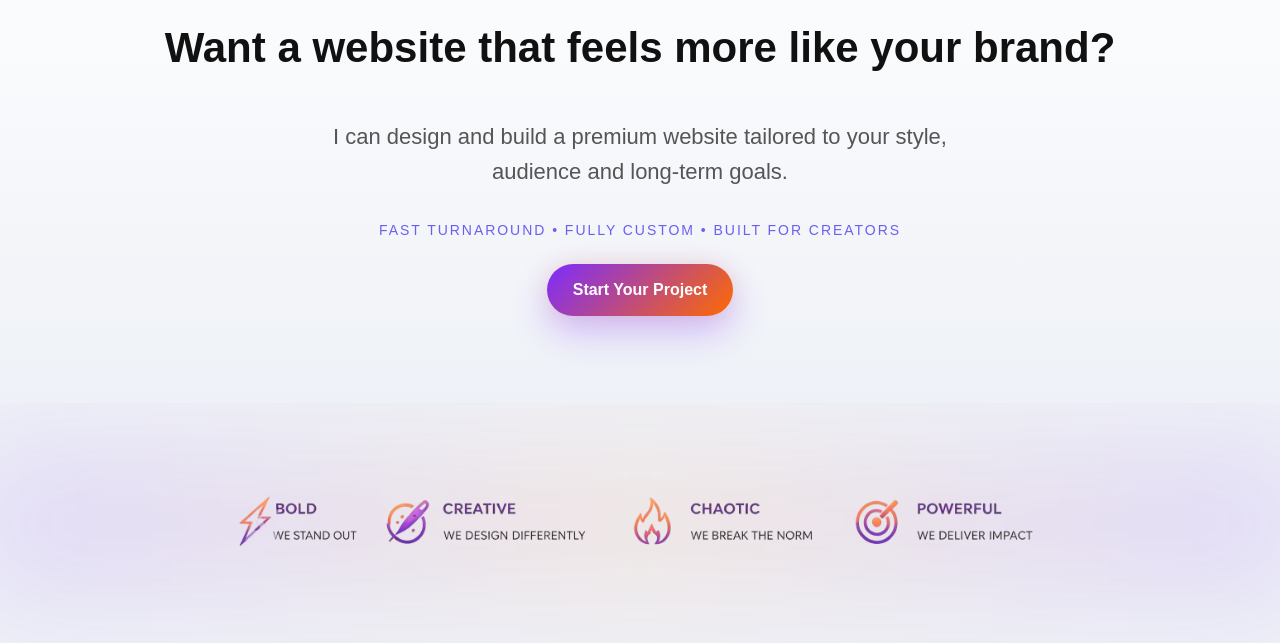
==== commit ec3cf640: "Updated showcase layouts, fixed image cropping, improved mobile gallery and refined brand page spaci" ====
--- a/brand.html
+++ b/brand.html
@@ -23,37 +23,76 @@
 
   <section class="hero">
     <h1>Brand Website</h1>
-    <p>A premium website concept focused on visual identity, digital presence and helping creators look more established online.</p>
+    <p>A premium website concept designed to elevate visual identity, strengthen digital presence and help creators feel more established online.</p>
+  </section>
+
+  <section class="work project-showcase-section">
+    <p class="section-kicker">Project showcase</p>
+    <h2>A closer look at the visual direction</h2>
+    <p>This concept focuses on bold visuals, clean structure and strong branding to create a website that feels more premium and more aligned with a creator’s identity.</p>
+
+    <div class="project-showcase-grid">
+      <div class="project-showcase-card showcase-card-large">
+        <img src="images/brand/bd-1.png" alt="Brand Website showcase">
+      </div>
+    </div>
   </section>
 
   <section class="work">
+    <p class="section-kicker">Case study</p>
+    <h2>The goal, approach and outcome</h2>
     <div class="work-grid">
 
       <article class="work-item">
-        <h3>Project Overview</h3>
-        <p>This concept is built for creators and online brands that want a website with more polish, stronger design and a higher-end feel.</p>
+        <h3>The Goal</h3>
+        <p>Create a high-impact website that gives creators and brands a stronger, more professional online presence.</p>
       </article>
 
       <article class="work-item">
-        <h3>What It Includes</h3>
-        <p>Premium homepage design, strong branding direction, modern layout, smooth user flow and responsive styling across devices.</p>
+        <h3>The Approach</h3>
+        <p>Use bold visuals, refined layouts and a clear content structure to build a site that feels modern, clean and intentionally designed.</p>
       </article>
 
       <article class="work-item">
-        <h3>Best For</h3>
-        <p>Creators, personal brands and businesses that want a digital presence that feels more refined and visually memorable.</p>
+        <h3>The Outcome</h3>
+        <p>A premium website concept that positions the creator or brand as more established, more memorable and more visually distinctive.</p>
+      </article>
+
+    </div>
+  </section>
+
+  <section class="work">
+    <p class="section-kicker">Why it works</p>
+    <h2>Built to elevate brand presence</h2>
+    <div class="work-grid">
+
+      <article class="work-item">
+        <h3>Stronger Brand Identity</h3>
+        <p>The design reinforces a clear and consistent identity, helping the brand feel more recognisable and more professional.</p>
+      </article>
+
+      <article class="work-item">
+        <h3>High-End Visual Feel</h3>
+        <p>Layout, spacing and styling work together to create a more premium look that stands out from generic websites.</p>
+      </article>
+
+      <article class="work-item">
+        <h3>More Credibility</h3>
+        <p>A polished website builds trust and gives creators a stronger platform to share with audiences, partners and clients.</p>
       </article>
 
     </div>
   </section>
 
   <section class="contact">
-    <h2>Want something like this?</h2>
-    <p>I can build a premium website tailored to your style, brand and audience.</p>
-    <a href="index.html#contact">Start a Project</a>
+    <p class="section-kicker">Build your own version</p>
+    <h2>Want a website that feels more like your brand?</h2>
+    <p>I can design and build a premium website tailored to your style, audience and long-term goals.</p>
+
+    <p class="contact-note">Fast turnaround • Fully custom • Built for creators</p>
+
+    <a href="index.html#contact" class="work-btn">Start Your Project</a>
   </section>
-
-</section>
 
 <section class="brand-strip">
   <img src="images/brand-values.png" alt="FL87 Creative brand values">
--- a/style.css
+++ b/style.css
@@ -14,7 +14,12 @@
   font-family: Arial, sans-serif;
   line-height: 1.5;
   overflow-x: hidden;
+  max-width: 100vw;
   width: 100%;
+}
+
+html, body {
+  overflow-x: hidden;
 }
 
 h1 {
@@ -131,12 +136,12 @@
 }
 
 .hero {
-  min-height: 100vh;
+  min-height: 82vh;
   display: flex;
   flex-direction: column;
   justify-content: center;
   align-items: center;
-  padding: 150px 20px 80px;
+  padding: 190px 20px 70px;
   text-align: center;
   background:
     radial-gradient(circle at top, rgba(123, 44, 255, 0.52), transparent 38%),
@@ -144,6 +149,7 @@
     linear-gradient(180deg, #161622 0%, #0b0b0f 100%);
   position: relative;
   overflow: hidden;
+  max-width: 100vw;
 }
 
 .hero::before {
@@ -179,8 +185,8 @@
 }
 
 .hero h1 {
-  max-width: 900px;
-  font-size: clamp(44px, 6vw, 82px);
+  max-width: 980px;
+  font-size: clamp(46px, 6vw, 82px);
   line-height: 1.02;
   margin: 0 0 18px;
   letter-spacing: -0.02em;
@@ -188,6 +194,8 @@
 
 .hero p {
   max-width: 760px;
+  margin-left: auto;
+  margin-right: auto;
 }
 
 .hero-actions {
@@ -203,6 +211,42 @@
   margin-right: auto;
 }
 
+.brand-statement {
+  display: flex;
+  justify-content: center;
+  align-items: center;
+  padding: 20px 20px 10px;
+  position: relative;
+  max-width: 100vw;
+}
+
+.brand-statement img {
+  width: min(1200px, 100%);
+  margin-left: auto;
+  margin-right: auto;
+  border-radius: 18px;
+  position: relative;
+  z-index: 2;
+}
+
+.brand-statement::before {
+  content: "";
+  position: absolute;
+  left: 50%;
+  top: 50%;
+  width: 96%;
+  height: 240px;
+  transform: translate(-50%, -50%);
+  background:
+    radial-gradient(circle at 30% 50%, rgba(123, 44, 255, 0.34), transparent 42%),
+    radial-gradient(circle at 70% 50%, rgba(255, 106, 0, 0.26), transparent 40%),
+    radial-gradient(circle at 50% 50%, rgba(123, 44, 255, 0.14), transparent 62%);
+  filter: blur(78px);
+  opacity: 0.95;
+  pointer-events: none;
+  animation: statementGlowPulse 4.8s ease-in-out infinite alternate;
+}
+
 .hero-secondary-btn {
   display: inline-block;
   padding: 14px 26px;
@@ -224,7 +268,7 @@
 }
 
 .intro-section {
-  padding-top: 70px;
+  padding-top: 28px;
 }
 
 .intro-section p:last-child {
@@ -233,7 +277,7 @@
 
 .work,
 .contact {
-  padding: 100px 20px;
+  padding: 80px 20px;
   text-align: center;
 }
 
@@ -313,6 +357,21 @@
   pointer-events: none;
 }
 
+.work-grid .work-item:nth-child(2) {
+  transform: translateY(-8px) scale(1.03);
+  border-color: rgba(123, 44, 255, 0.24);
+  box-shadow: 0 26px 58px rgba(123, 44, 255, 0.20), 0 0 34px rgba(255, 106, 0, 0.12);
+}
+
+.work-grid .work-item:nth-child(2)::before {
+  background: radial-gradient(circle at top right, rgba(123, 44, 255, 0.30), transparent 32%), radial-gradient(circle at bottom left, rgba(255, 106, 0, 0.20), transparent 28%);
+}
+
+.work-grid .work-item:nth-child(2)::after {
+  height: 4px;
+  background: linear-gradient(90deg, rgba(123, 44, 255, 1), rgba(255, 106, 0, 0.84));
+}
+
 .work-item > * {
   position: relative;
   z-index: 2;
@@ -322,6 +381,11 @@
   transform: translateY(-10px) scale(1.015);
   box-shadow: 0 30px 60px rgba(123, 44, 255, 0.28), 0 0 40px rgba(123, 44, 255, 0.22), 0 0 36px rgba(255, 106, 0, 0.18), 0 0 0 1px rgba(123, 44, 255, 0.14);
   border-color: rgba(123, 44, 255, 0.34);
+}
+
+.work-grid .work-item:nth-child(2):hover {
+  transform: translateY(-14px) scale(1.04);
+  box-shadow: 0 34px 72px rgba(123, 44, 255, 0.32), 0 0 46px rgba(123, 44, 255, 0.24), 0 0 40px rgba(255, 106, 0, 0.20), 0 0 0 1px rgba(123, 44, 255, 0.18);
 }
 
 .work-item h3 {
@@ -472,6 +536,231 @@
   border-color: rgba(79, 70, 229, 0.45);
 }
 
+.project-showcase-section {
+  padding-top: 52px;
+  padding-bottom: 28px;
+}
+
+.project-showcase-section > h2,
+.project-showcase-section > p {
+  max-width: 780px;
+  margin-left: auto;
+  margin-right: auto;
+  margin-bottom: 10px;
+}
+
+.project-showcase-grid {
+  display: grid;
+  grid-template-columns: minmax(0, 1.35fr) minmax(0, 0.85fr);
+  gap: 22px;
+  max-width: 980px;
+  margin: 72px auto 18px;
+  align-items: stretch;
+}
+
+.multi-showcase-grid {
+  grid-template-areas:
+    "large small1"
+    "large small2";
+}
+
+.showcase-card-large {
+  grid-area: large;
+  min-height: 100%;
+}
+
+.showcase-card-small:nth-of-type(2) {
+  grid-area: small1;
+}
+
+.showcase-card-small:nth-of-type(3) {
+  grid-area: small2;
+}
+
+.project-showcase-card {
+  position: relative;
+  overflow: hidden;
+  border-radius: 24px;
+  border: 1px solid rgba(255, 255, 255, 0.08);
+  background: linear-gradient(180deg, rgba(19, 20, 28, 0.96), rgba(11, 11, 15, 0.98));
+  box-shadow: 0 26px 60px rgba(0, 0, 0, 0.36), 0 0 30px rgba(123, 44, 255, 0.14), 0 0 24px rgba(255, 106, 0, 0.08);
+  transition: transform 0.35s ease, box-shadow 0.35s ease, border-color 0.35s ease;
+  width: 100%;
+  margin-left: auto;
+  margin-right: auto;
+}
+
+.project-showcase-card::before {
+  content: "";
+  position: absolute;
+  inset: 0;
+  background: radial-gradient(circle at top right, rgba(123, 44, 255, 0.22), transparent 34%), radial-gradient(circle at bottom left, rgba(255, 106, 0, 0.16), transparent 28%);
+  pointer-events: none;
+  z-index: 1;
+}
+
+.project-showcase-card::after {
+  content: "";
+  position: absolute;
+  inset: 0 0 auto 0;
+  height: 3px;
+  background: linear-gradient(90deg, rgba(123, 44, 255, 0.98), rgba(255, 106, 0, 0.78));
+  opacity: 0.95;
+  pointer-events: none;
+  z-index: 2;
+}
+
+.project-showcase-card img {
+  width: 100%;
+  height: 100%;
+  min-height: 100%;
+  aspect-ratio: 16 / 9;
+  object-fit: cover;
+  position: relative;
+  z-index: 3;
+}
+
+.showcase-card-large img {
+  aspect-ratio: 16 / 11;
+}
+
+.project-showcase-grid:not(.multi-showcase-grid) {
+  grid-template-columns: minmax(0, 1fr);
+  max-width: 1120px;
+  margin: 56px auto 32px;
+}
+
+.project-showcase-grid:not(.multi-showcase-grid) .showcase-card-large {
+  max-width: 1120px;
+  border-radius: 28px;
+}
+
+.project-showcase-grid:not(.multi-showcase-grid) .showcase-card-large img {
+  aspect-ratio: auto;
+  height: auto;
+  min-height: 0;
+  object-fit: contain;
+  object-position: center;
+  background: linear-gradient(180deg, rgba(12, 12, 18, 0.98), rgba(18, 18, 28, 0.98));
+  padding: 4px;
+  transform: scale(1.04);
+  transform-origin: center;
+  border-radius: 24px;
+}
+
+.showcase-card-small img {
+  aspect-ratio: 16 / 9;
+  object-fit: contain;
+  object-position: center;
+  background: linear-gradient(180deg, rgba(12, 12, 18, 0.98), rgba(18, 18, 28, 0.98));
+  padding: 8px;
+}
+
+.showcase-card-small:nth-of-type(3) img {
+  aspect-ratio: 16 / 9;
+  object-fit: contain;
+  object-position: center;
+  background: linear-gradient(180deg, rgba(12, 12, 18, 0.98), rgba(18, 18, 28, 0.98));
+  padding: 8px;
+  transform: none;
+}
+
+.project-showcase-card:hover {
+  transform: translateY(-10px) scale(1.01);
+  border-color: rgba(123, 44, 255, 0.30);
+  box-shadow: 0 34px 72px rgba(123, 44, 255, 0.22), 0 0 40px rgba(123, 44, 255, 0.18), 0 0 34px rgba(255, 106, 0, 0.14);
+}
+
+.contact-cards-section {
+  padding-top: 50px;
+}
+
+.contact-cards-section > h2,
+.contact-cards-section > p {
+  max-width: 760px;
+  margin-left: auto;
+  margin-right: auto;
+}
+
+.contact-card {
+  position: relative;
+  overflow: hidden;
+  background: linear-gradient(180deg, rgba(26, 27, 36, 0.96), rgba(17, 18, 24, 0.98));
+  border: 1px solid rgba(255, 255, 255, 0.06);
+  box-shadow: 0 18px 40px rgba(0, 0, 0, 0.3), 0 0 18px rgba(123, 44, 255, 0.10);
+}
+
+.contact-card::before {
+  content: "";
+  position: absolute;
+  inset: 0;
+  background: radial-gradient(circle at top right, rgba(123, 44, 255, 0.16), transparent 32%), radial-gradient(circle at bottom left, rgba(255, 106, 0, 0.10), transparent 28%);
+  pointer-events: none;
+}
+
+.contact-card > * {
+  position: relative;
+  z-index: 2;
+}
+
+.contact-card a {
+  display: flex;
+  justify-content: center;
+  align-items: center;
+  width: fit-content;
+  margin: 16px auto 0;
+  text-align: center;
+}
+
+.contact-card-link {
+  display: flex;
+  justify-content: center;
+  align-items: center;
+  width: fit-content;
+  margin: 16px auto 0;
+  text-align: center;
+}
+
+.contact-form-section {
+  position: relative;
+}
+
+.contact-form-section::before {
+  content: "";
+  position: absolute;
+  left: 50%;
+  top: 50%;
+  width: min(960px, 92vw);
+  height: 72%;
+  transform: translate(-50%, -50%);
+  background: radial-gradient(circle, rgba(123, 44, 255, 0.12), rgba(255, 106, 0, 0.08), transparent 72%);
+  filter: blur(72px);
+  opacity: 0.9;
+  pointer-events: none;
+}
+
+.contact-form-section > * {
+  position: relative;
+  z-index: 2;
+}
+
+.contact-form-section h2,
+.contact-form-section p {
+  max-width: 760px;
+  margin-left: auto;
+  margin-right: auto;
+}
+
+.contact-note {
+  font-size: 14px;
+  letter-spacing: 0.14em;
+  text-transform: uppercase;
+  color: #a9a3ff;
+  margin: 18px auto 22px;
+  text-align: center;
+  max-width: none;
+}
+
 @keyframes logoGlowPulse {
   0% {
     filter: drop-shadow(0 0 12px rgba(123, 44, 255, 0.28)) drop-shadow(0 0 18px rgba(255, 106, 0, 0.14));
@@ -529,6 +818,17 @@
   100% {
     transform: translate(-50%, -50%) scale(1.08);
     opacity: 0.9;
+  }
+}
+
+@keyframes statementGlowPulse {
+  0% {
+    transform: translate(-50%, -50%) scale(0.97);
+    opacity: 0.72;
+  }
+  100% {
+    transform: translate(-50%, -50%) scale(1.08);
+    opacity: 1;
   }
 }
 
@@ -566,7 +866,7 @@
   }
 
   .hero {
-    padding: 150px 16px 60px;
+    padding: 160px 16px 50px;
     min-height: auto;
   }
 
@@ -608,6 +908,15 @@
     margin-right: auto;
   }
 
+  .work-grid .work-item:nth-child(2) {
+    transform: none;
+    box-shadow: 0 22px 46px rgba(123, 44, 255, 0.18), 0 0 28px rgba(255, 106, 0, 0.10);
+  }
+
+  .work-grid .work-item:nth-child(2):hover {
+    transform: translateY(-10px) scale(1.015);
+  }
+
   .section-kicker {
     font-size: 12px;
     margin-bottom: 12px;
@@ -637,7 +946,7 @@
   }
 
   .brand-strip {
-    padding: 40px 16px;
+    padding: 14px 16px 18px;
   }
 
   .brand-strip img {
@@ -646,12 +955,126 @@
   }
 
   .brand-strip::before {
-    width: 140%;
-    height: 180px;
+    width: 115%;
+    height: 100px;
+  }
+
+  .brand-statement {
+    padding: 12px 16px 6px;
+  }
+
+  .brand-statement img {
+    width: 100%;
+    max-width: 100%;
+  }
+
+  .brand-statement::before {
+    width: 122%;
+    height: 170px;
+  }
+  .contact-cards-section {
+    padding-top: 36px;
+  }
+
+  .contact-form-section::before {
+    width: 96vw;
+    height: 62%;
+  }
+  .project-showcase-section {
+    padding-top: 40px;
+    padding-bottom: 10px;
+  }
+
+  .project-showcase-grid {
+    grid-template-columns: minmax(0, 1fr);
+    max-width: 100%;
+    margin: 48px auto 12px;
+    gap: 16px;
+  }
+
+  .multi-showcase-grid {
+    display: flex;
+    overflow-x: auto;
+    gap: 14px;
+    padding: 0 4px 8px;
+    scroll-snap-type: x mandatory;
+    -webkit-overflow-scrolling: touch;
+  }
+
+  .multi-showcase-grid::-webkit-scrollbar {
+    height: 8px;
+  }
+
+  .multi-showcase-grid::-webkit-scrollbar-thumb {
+    background: rgba(123, 44, 255, 0.35);
+    border-radius: 999px;
+  }
+
+  .showcase-card-large,
+  .showcase-card-small {
+    display: block;
+    flex: 0 0 90vw;
+    max-width: 90vw;
+    scroll-snap-align: center;
+  }
+
+  .project-showcase-card {
+    border-radius: 18px;
+    overflow: hidden;
+    background: linear-gradient(180deg, rgba(19, 20, 28, 0.96), rgba(11, 11, 15, 0.98));
+    border: 1px solid rgba(255, 255, 255, 0.08);
+    box-shadow: 0 20px 44px rgba(123, 44, 255, 0.16), 0 0 28px rgba(255, 106, 0, 0.10);
+    padding: 0;
+  }
+
+  .project-showcase-card::before,
+  .project-showcase-card::after {
+    display: none;
+  }
+
+  .showcase-card-large img,
+  .showcase-card-small img,
+  .showcase-card-small:nth-of-type(3) img {
+    width: 100%;
+    height: 100%;
+    min-height: 0;
+    aspect-ratio: 4 / 3;
+    object-fit: cover;
+    object-position: center;
+    background: none;
+    padding: 0;
+    transform: none;
+    border-radius: 0;
+    box-shadow: none;
+  }
+  .contact-note {
+    font-size: 12px;
+    margin: 16px auto 20px;
+  }
+
+  .project-showcase-grid:not(.multi-showcase-grid) {
+    margin: 34px auto 20px;
+  }
+
+  .project-showcase-grid:not(.multi-showcase-grid) .showcase-card-large {
+    max-width: 100%;
+    border-radius: 20px;
+  }
+
+  .project-showcase-grid:not(.multi-showcase-grid) .showcase-card-large img {
+    border-radius: 18px;
+    transform: scale(1.02);
   }
 }
 
 @media (prefers-color-scheme: light) {
+  .brand-statement::before {
+    background:
+      radial-gradient(circle at 30% 50%, rgba(123, 44, 255, 0.20), transparent 42%),
+      radial-gradient(circle at 70% 50%, rgba(255, 106, 0, 0.16), transparent 40%),
+      radial-gradient(circle at 50% 50%, rgba(123, 44, 255, 0.08), transparent 62%);
+    opacity: 0.88;
+  }
   body {
     background: #eef1f7;
     color: #111;
@@ -698,6 +1121,19 @@
 
   .work-item::after {
     background: linear-gradient(90deg, rgba(123, 44, 255, 0.92), rgba(255, 106, 0, 0.68));
+  }
+
+  .work-grid .work-item:nth-child(2) {
+    border-color: rgba(123, 44, 255, 0.20);
+    box-shadow: 0 24px 52px rgba(123, 44, 255, 0.16), 0 0 34px rgba(255, 106, 0, 0.10);
+  }
+
+  .work-grid .work-item:nth-child(2)::before {
+    background: radial-gradient(circle at top right, rgba(123, 44, 255, 0.18), transparent 32%), radial-gradient(circle at bottom left, rgba(255, 106, 0, 0.12), transparent 28%);
+  }
+
+  .work-grid .work-item:nth-child(2)::after {
+    background: linear-gradient(90deg, rgba(123, 44, 255, 0.96), rgba(255, 106, 0, 0.74));
   }
 
   .work-item:hover {
@@ -781,21 +1217,58 @@
     color: #6f63ff;
     text-shadow: 0 0 10px rgba(123, 44, 255, 0.18), 0 0 18px rgba(123, 44, 255, 0.08);
   }
+  .contact-card {
+    background: linear-gradient(180deg, #ffffff, #f7f8fc);
+    border: 1px solid rgba(123, 44, 255, 0.12);
+    box-shadow: 0 16px 40px rgba(123, 44, 255, 0.10), 0 0 28px rgba(255, 106, 0, 0.08);
+  }
+
+  .contact-card::before {
+    background: radial-gradient(circle at top right, rgba(123, 44, 255, 0.10), transparent 32%), radial-gradient(circle at bottom left, rgba(255, 106, 0, 0.08), transparent 28%);
+  }
+
+  .contact-form-section::before {
+    background: radial-gradient(circle, rgba(123, 44, 255, 0.08), rgba(255, 106, 0, 0.06), transparent 72%);
+  }
+  .project-showcase-card {
+    background: linear-gradient(180deg, #ffffff, #f7f8fc);
+    border: 1px solid rgba(123, 44, 255, 0.12);
+    box-shadow: 0 20px 46px rgba(123, 44, 255, 0.12), 0 0 32px rgba(255, 106, 0, 0.08);
+  }
+
+  .project-showcase-card::before {
+    background: radial-gradient(circle at top right, rgba(123, 44, 255, 0.14), transparent 34%), radial-gradient(circle at bottom left, rgba(255, 106, 0, 0.10), transparent 28%);
+  }
+
+  .project-showcase-card::after {
+    background: linear-gradient(90deg, rgba(123, 44, 255, 0.94), rgba(255, 106, 0, 0.72));
+  }
+  .contact-note {
+    color: #6a60f0;
+  }
+.showcase-card-small img,
+  .showcase-card-small:nth-of-type(3) img {
+    background: linear-gradient(180deg, #f6f7fb, #eef1f7);
+  }
+  .project-showcase-grid:not(.multi-showcase-grid) .showcase-card-large img {
+    background: linear-gradient(180deg, #f6f7fb, #eef1f7);
+  }
 }
 .brand-strip {
   width: 100%;
   display: flex;
   justify-content: center;
   align-items: center;
-  padding: 60px 20px;
+  padding: 18px 20px 24px;
   position: relative;
   overflow: hidden;
+  max-width: 100vw;
 }
 
 .brand-strip img {
-  max-width: 1100px;
-  width: min(1100px, 100%);
-  border-radius: 16px;
+  max-width: 860px;
+  width: min(860px, 100%);
+  border-radius: 14px;
   position: relative;
   z-index: 2;
   margin-left: auto;
@@ -807,17 +1280,22 @@
   position: absolute;
   left: 50%;
   top: 50%;
-  width: 120%;
-  height: 220px;
+  width: 105%;
+  height: 130px;
   transform: translate(-50%, -50%);
   background: linear-gradient(
     90deg,
-    rgba(123, 44, 255, 0.35),
-    rgba(255, 106, 0, 0.25),
-    rgba(123, 44, 255, 0.35)
+    rgba(123, 44, 255, 0.24),
+    rgba(255, 106, 0, 0.16),
+    rgba(123, 44, 255, 0.24)
   );
-  filter: blur(80px);
-  opacity: 0.72;
+  filter: blur(64px);
+  opacity: 0.62;
   pointer-events: none;
   animation: brandGlowMove 8s ease-in-out infinite alternate;
-}+}
+
+/* Hard stop for mobile overflow */
+body > * {
+  max-width: 100vw;
+}
